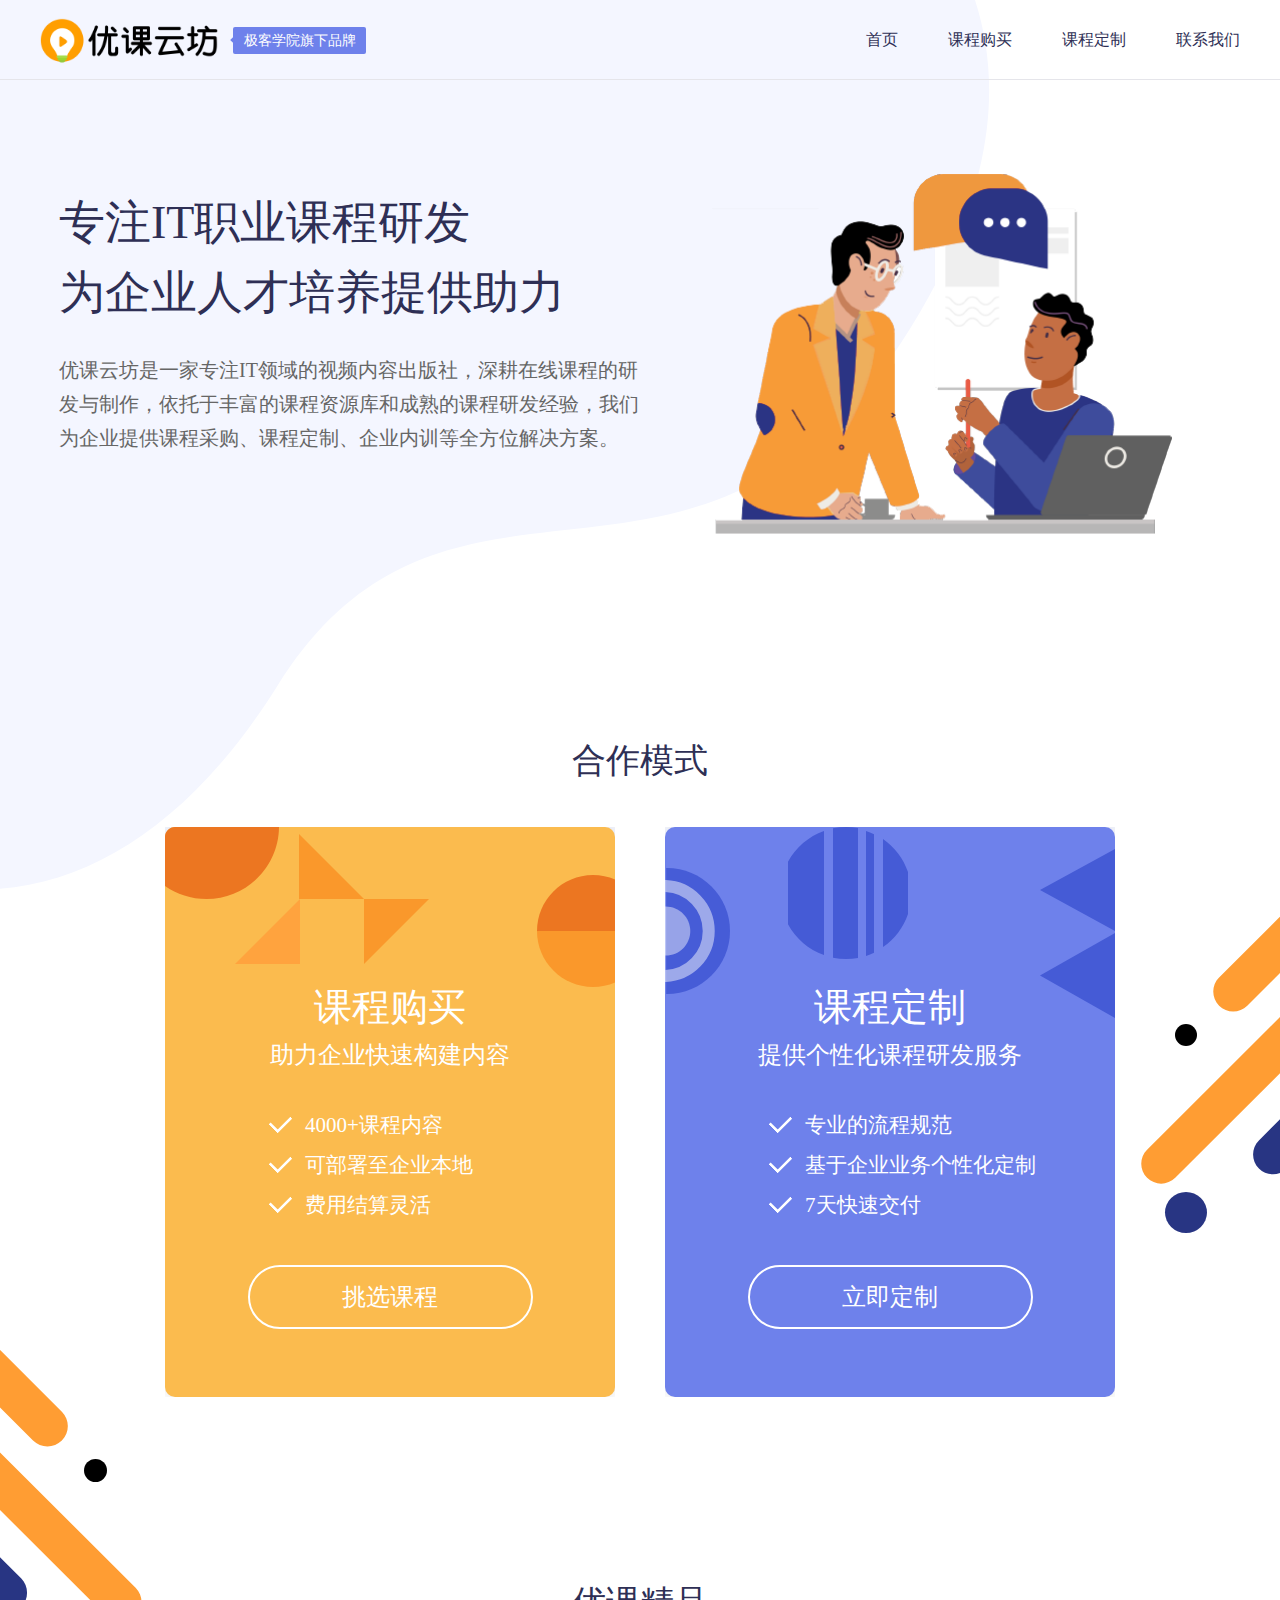
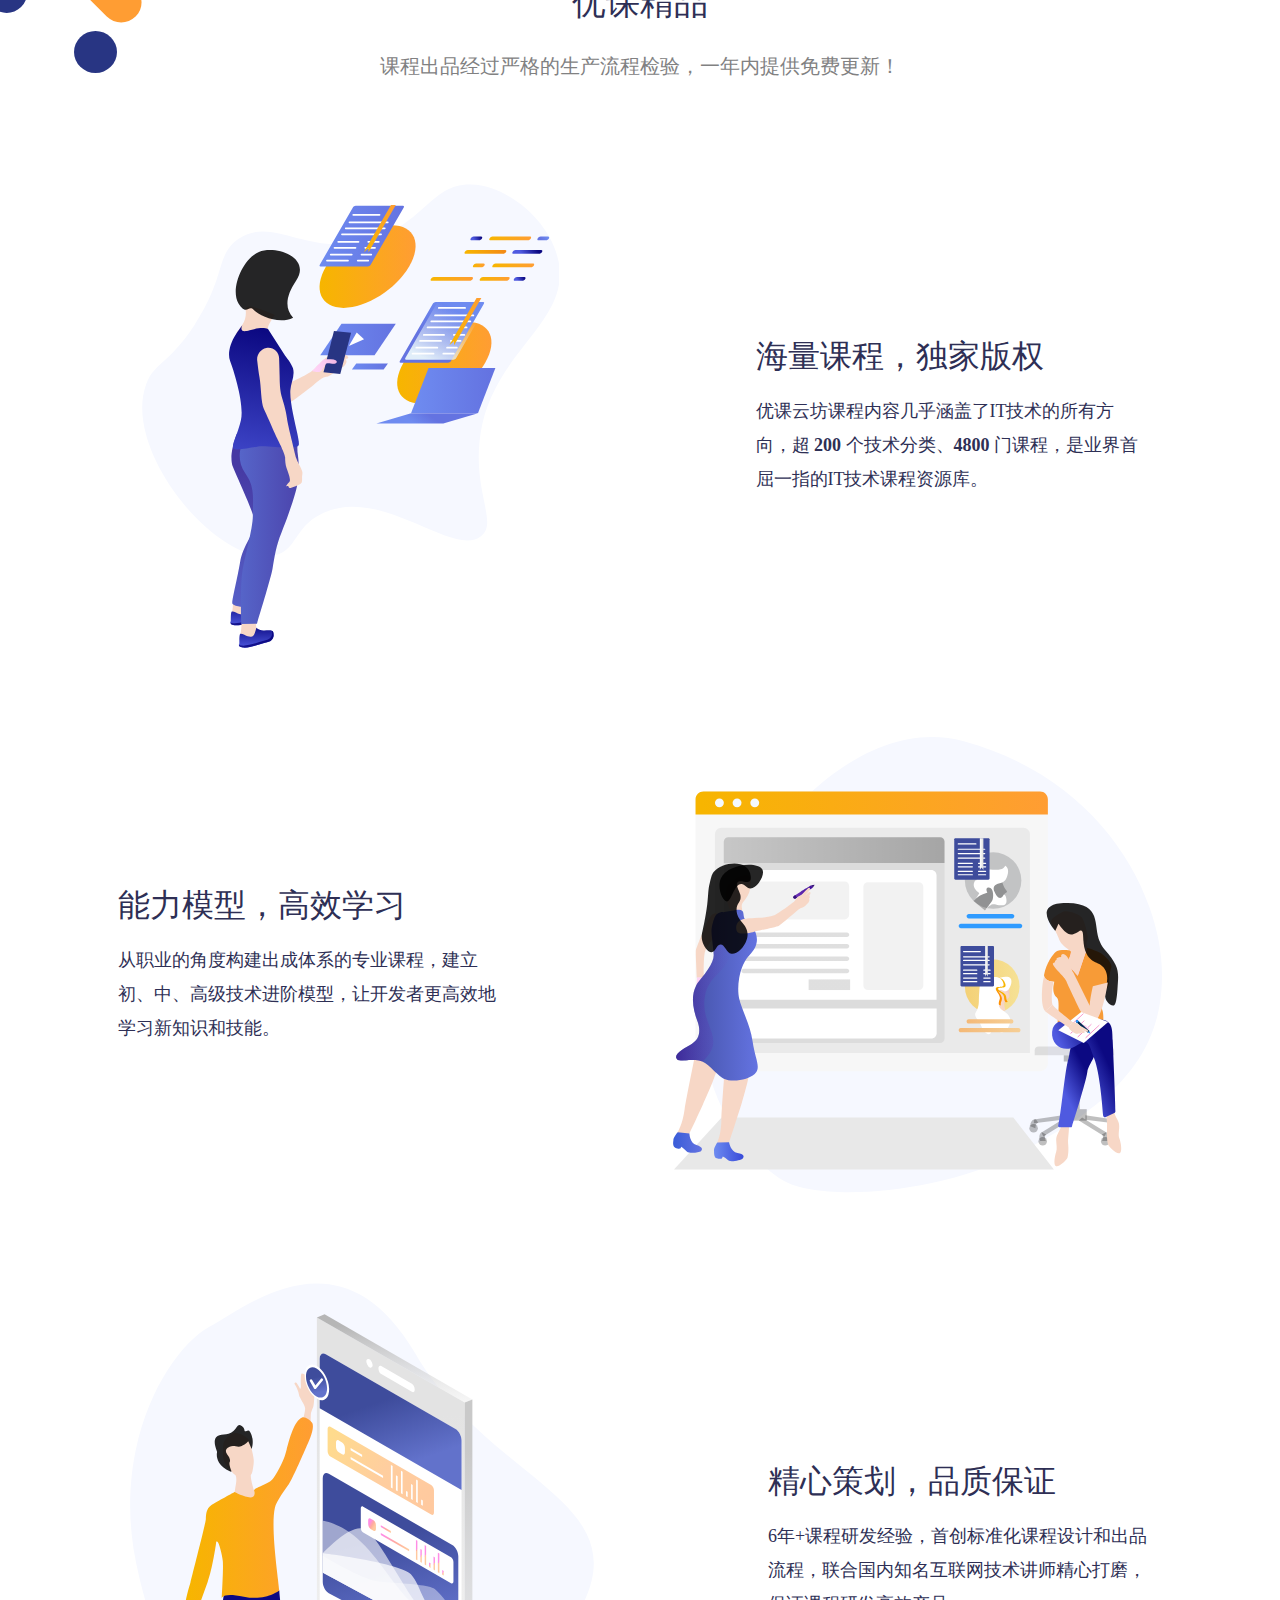
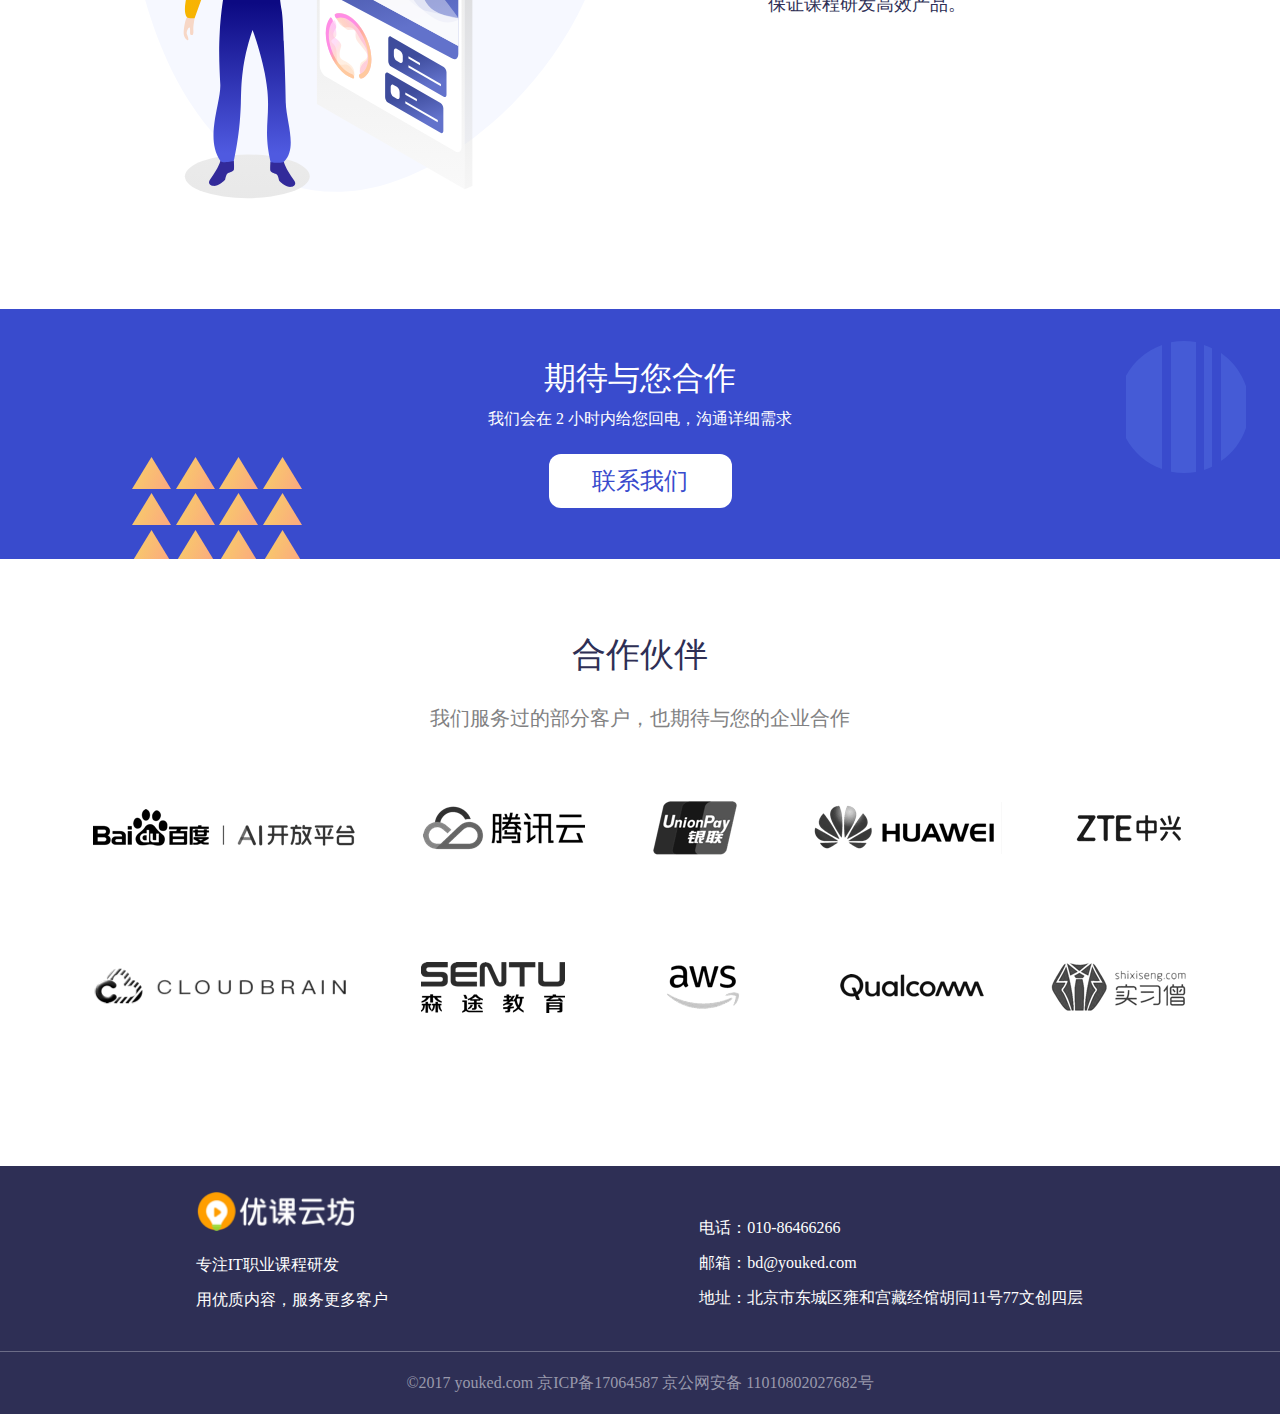
==== index.html @ 3682bbf8 "init" ====
<!DOCTYPE html>
<html>
<head>
  <meta charset="utf-8">
  <title>优课云坊 - 专注 IT 职业课程研发</title>
  <meta name="keywords" content="视频课程,IT培训,在线教育,IT视频课程,课程制作,课程研发" />
  <meta name="description" content="优课云坊是一个专业从事 IT 职业技术类课程研发与制作的内容平台，我们希望通过生产更多、更好的学习内容，让更多人能够掌握和精进互联网开发的知识和技能，从而更好地用技术改变生活。优课云坊的制作团队均有 6 年以上的课程研发、制作和内容出版经验，发布过 3000+ 门互联网职业技术类课程，并与行业权威的人民邮电出版社等合作出版了多本技术类书籍。" />
  <link rel="stylesheet" type="text/css" href="./css/reset.css">
  <link rel="stylesheet" type="text/css" href="./css/index.css">
</head>
<body>
<div class="background-img">
  <header class="page-header">
    <div class="container">
      <a class="header-logo" href="./index.html">
        <div class="header-logo-box">
          <img class="header-logo-img" src="./images/logo.svg">
        </div>
        <div class="header-logo-tag">极客学院旗下品牌</div>
      </a>
      <nav class="header-nav">
        <a href="javascript:;" class="nav-item active">首页</a>
        <a href="./buy.html" class="nav-item">课程购买</a>
        <a href="./order.html" class="nav-item">课程定制</a>
        <a href="https://shimo.im/forms/dloqeWOgRNdibAnz/fill" target="blank" class="nav-item">联系我们</a>
      </nav>
    </div>
  </header>
  <div class="page-mainer">
    <div class="banner-section">
      <div class="banner-box container">
        <div class="banner-left">
          <h1 class="banner-title">专注IT职业课程研发</h1>
          <h1 class="banner-title">为企业人才培养提供助力</h1>
          <p class="banner-description">优课云坊是一家专注IT领域的视频内容出版社，深耕在线课程的研发与制作，依托于丰富的课程资源库和成熟的课程研发经验，我们为企业提供课程采购、课程定制、企业内训等全方位解决方案。</p>
        </div>
        <div class="banner-right">
          <img src="./images/homepage-banner.svg" class="banner-img">
        </div>
      </div>
    </div>
    <div class="cooperation-section">
      <div class="container">
        <h2 class="cooperation-title">合作模式</h2>
        <ul class="cooperation-list">
          <li class="cooperation-item cooperation-item_buy">
            <p class="cooperation-item-title">课程购买</p>
            <p class="cooperation-item-desc">助力企业快速构建内容</p>
            <ul class="cooperation-info-list">
              <li class="cooperation-info-item">4000+课程内容</li>
              <li class="cooperation-info-item">可部署至企业本地</li>
              <li class="cooperation-info-item">费用结算灵活</li>
            </ul>
            <a href="./buy.html" class="cooperation-item-btn">挑选课程</a>
          </li>
          <li class="cooperation-item cooperation-item_order">
            <p class="cooperation-item-title">课程定制</p>
            <p class="cooperation-item-desc">提供个性化课程研发服务</p>
            <ul class="cooperation-info-list">
              <li class="cooperation-info-item">专业的流程规范</li>
              <li class="cooperation-info-item">基于企业业务个性化定制</li>
              <li class="cooperation-info-item">7天快速交付</li>
            </ul>
            <a href="./order.html" class="cooperation-item-btn order-btn">立即定制</a>
          </li>
        </ul>
      </div>
    </div>
    <div class="bg-left-photo">
      <img src="./images/Form.svg" class="bg-left-img">
    </div>
    <div class="bg-right-photo">
      <img src="./images/form2.svg" class="bg-right-img">
    </div>
    <div class="adv-section">
      <div class="container">
        <h2 class="adv-title">优课精品</h2>
        <p class="adv-description">课程出品经过严格的生产流程检验，一年内提供免费更新！</p>
        <ul class="adv-list">
          <li class="adv-item">
            <div class="adv-item-photo">
              <img class="adv-item-img" src="./images/homepage-1.svg">
            </div>
            <div class="adv-item-content">
              <p class="adv-item-title">海量课程，独家版权</p>
              <p class="adv-item-description">优课云坊课程内容几乎涵盖了IT技术的所有方向，超 <span>200</span> 个技术分类、<span>4800</span> 门课程，是业界首屈一指的IT技术课程资源库。</p>
            </div>
          </li>
          <li class="adv-item">
            <div class="adv-item-content">
              <p class="adv-item-title">能力模型，高效学习</p>
              <p class="adv-item-description">从职业的角度构建出成体系的专业课程，建立初、中、高级技术进阶模型，让开发者更高效地学习新知识和技能。</p>
            </div>
            <div class="adv-item-photo">
              <img class="adv-item-img" src="./images/homepage-2.svg">
            </div>
          </li>
          <li class="adv-item">
            <div class="adv-item-photo">
              <img class="adv-item-img" src="./images/homepage-3.svg">
            </div>
            <div class="adv-item-content">
              <p class="adv-item-title">精心策划，品质保证</p>
              <p class="adv-item-description">6年+课程研发经验，首创标准化课程设计和出品流程，联合国内知名互联网技术讲师精心打磨，保证课程研发高效产品。</p>
            </div>
          </li>
        </ul>
      </div>
    </div>
    <div class="contact-section">
      <div class="container">
        <h2 class="contact-title">期待与您合作</h2>
        <p class="contact-description">我们会在 2 小时内给您回电，沟通详细需求</p>
        <a class="contact-btn" href="https://shimo.im/forms/dloqeWOgRNdibAnz/fill" target="blank">联系我们</a>
      </div>
    </div>
    <div class="partner-section">
      <div class="container">
        <h2 class="partner-title">合作伙伴</h2>
        <p class="partner-description">我们服务过的部分客户，也期待与您的企业合作</p>
        <div class="partner-logo">
          <img src="./images/partner.png" class="partner-img">
        </div>
      </div>
    </div>
  </div>
  <footer class="page-footer">
    <div class="footer-content">
      <div class="footer-box container">
        <div class="footer-left">
          <div class="footer-logo">
            <img class="footer-logo-img" src="./images/footer-logo.png">
          </div>
          <p class="footer-text">专注IT职业课程研发</p>
          <p class="footer-text">用优质内容，服务更多客户</p>
        </div>
        <div class="footer-right">
          <p class="footer-text">电话：010-86466266</p>
          <p class="footer-text">邮箱：bd@youked.com</p>
          <p class="footer-text">地址：北京市东城区雍和宫藏经馆胡同11号77文创四层</p>
        </div>
      </div>
    </div>
    <div class="footer-gov">&copy;2017 youked.com 京ICP备17064587 京公网安备 11010802027682号</div>
  </footer>
</div>
</body>
</html>
---- css/index.css ----
.page-header {
  height: 80px;
  border-bottom: 1px solid #e5e5ea;
  font-size: 0;
}
.page-header .container {
  width: 1200px;
  margin: 0 auto;
  height: 100%;
}
.page-header .container .header-logo {
  width: 806px;
  text-align: left;
  height: 100%;
  margin-right: 20px;
  display: inline-block;
  padding-top: 18px;
}
.page-header .container .header-logo .header-logo-box {
  width: 178px;
  height: 45x;
  float: left;
  margin-right: 15px;
}
.page-header .container .header-logo .header-logo-box .header-logo-img {
  width: 178px;
  height: 45px;
}
.page-header .container .header-logo .header-logo-tag {
  display: inline-block;
  position: relative;
  float: left;
  background-color: #6e81eb;
  border-radius: 2px;
  width: 133px;
  height: 27px;
  line-height: 27px;
  margin-top: 9px;
  text-align: center;
  color: #fefefe;
  font-size: 14px;
  font-weight: 400;
}
.page-header .container .header-logo .header-logo-tag:before {
  content: '';
  position: absolute;
  width: 4px;
  height: 4px;
  background-color: #6e81eb;
  top: 11px;
  left: -2px;
  transform: rotate(45deg);
  display: block;
}
.page-header .container .header-nav {
  display: inline-block;
  vertical-align: top;
  line-height: 80px;
  height: 80px;
}
.page-header .container .header-nav .nav-item {
  text-decoration: none;
  font-size: 16px;
  color: #2e2f55;
  margin-right: 50px;
}
.page-header .container .header-nav .nav-item.active {
  font-weight: 500;
}
.page-header .container .header-nav .nav-item:last-child {
  margin-right: 0;
}
.banner-section {
  padding-top: 56px;
  height: 570px;
}
.banner-section .container {
  width: 1200px;
  margin: 0 auto;
}
.banner-section .container .banner-left {
  vertical-align: top;
  width: 600px;
  margin-top: 87px;
  display: inline-block;
  margin-right: 68px;
  padding-left: 19px;
}
.banner-section .container .banner-left .banner-title {
  font-size: 46px;
  line-height: 40px;
  margin-bottom: 30px;
  color: #2e2f55;
  font-weight: 400;
}
.banner-section .container .banner-left .banner-subtitle {
  font-size: 22px;
  line-height: 40px;
  color: #2e2f55;
  font-weight: 400;
}
.banner-section .container .banner-left .banner-description {
  font-size: 20px;
  color: #666;
  line-height: 34px;
  font-weight: 400;
  padding-top: 27px;
  width: 594px;
  height: 136px;
}
.banner-section .container .buy-banner-left {
  margin-top: 80px;
}
.banner-section .container .banner-right {
  display: inline-block;
  width: 510px;
  height: 420px;
}
.buy-banner {
  padding-top: 63px;
}
.contact-section {
  background-image: url(../images/corperate-background.svg);
  background-repeat: no-repeat;
  background-size: cover;
  background-position: bottom;
  padding: 47px 0 51px;
}
.contact-section .container {
  width: 1200px;
  margin: 0 auto;
  text-align: center;
}
.contact-section .container .contact-title {
  font-size: 32px;
  line-height: 45px;
  color: #fff;
  height: 45px;
  margin-bottom: 7px;
}
.contact-section .container .contact-description {
  font-size: 16px;
  color: #fff;
  font-weight: 300;
  line-height: 22px;
  height: 22px;
  margin-bottom: 24px;
}
.contact-section .container .contact-btn {
  display: inline-block;
  width: 183px;
  height: 54px;
  background: #fff;
  color: #394bcd;
  text-decoration: none;
  font-size: 24px;
  border-radius: 12px;
  line-height: 54px;
  cursor: pointer;
}
.contact-section .container .contact-btn:hover {
  opacity: .8;
  transition: all .5s ease;
}
.partner-section {
  padding: 80px 0 115px;
}
.partner-section .container {
  width: 1200px;
  margin: 0 auto;
  text-align: center;
}
.partner-section .container .partner-title {
  font-size: 34px;
  line-height: 32px;
  color: #2e2f55;
  margin-bottom: 30px;
}
.partner-section .container .partner-description {
  font-size: 20px;
  line-height: 35px;
  color: #818182;
  margin-bottom: 65px;
}
.partner-section .container .partner-logo {
  width: 1200px;
  height: 250px;
}
.case-section {
  padding-top: 80px;
  padding-bottom: 160px;
}
.case-section .container {
  width: 1200px;
  margin: 0 auto;
  text-align: center;
}
.case-section .container .case-title {
  font-size: 34px;
  line-height: 32px;
  color: #2e2f55;
  margin-bottom: 80px;
}
.case-section .container .case-list {
  display: flex;
  justify-content: space-between;
}
.case-section .container .case-list .case-item {
  width: 580px;
  height: 300px;
  position: relative;
  background: #ffffff;
  box-shadow: 0px 2px 13px 0px rgba(46, 47, 85, 0.15);
  text-align: left;
}
.case-section .container .case-list .case-item .line {
  width: 100%;
  height: 7px;
  background: linear-gradient(90deg, #2335ae 0%, #826dd7 100%);
  position: relative;
}
.case-section .container .case-list .case-item .line .little-rectangle {
  display: block;
  width: 40px;
  height: 15px;
  background: #816dd7;
  position: absolute;
  right: 43px;
  top: 0;
  z-index: 2;
}
.case-section .container .case-list .case-item .line .blue-lt-rect {
  background: #224fe3;
}
.case-section .container .case-list .case-item .line .big-rectangle {
  display: block;
  position: absolute;
  width: 61px;
  height: 30px;
  background: #b7aef8;
  right: 0;
  top: 0;
}
.case-section .container .case-list .case-item .line .blue-big-rect {
  background: #00a3ff;
}
.case-section .container .case-list .case-item .line .square {
  display: block;
  width: 17px;
  height: 15px;
  position: absolute;
  right: 1px;
  top: 15px;
  background: #816dd7;
}
.case-section .container .case-list .case-item .line .blue-square {
  background: #006dff;
}
.case-section .container .case-list .case-item .blue-line {
  background: linear-gradient(142deg, #03acfa 0%, #2543e0 100%);
}
.case-section .container .case-list .case-item .case-item-photo {
  width: 100%;
  height: 140px;
  display: flex;
  align-items: center;
  padding-left: 40px;
}
.case-section .container .case-list .case-item .case-item-description {
  padding: 0 40px;
  font-size: 20px;
  color: #9797aa;
  line-height: 35px;
  font-weight: 300;
}
.page-footer {
  background-color: #2e2f55;
  font-size: 0;
}
.page-footer .footer-content {
  border-bottom: 1px solid #6b6c87;
  padding-top: 25px;
}
.page-footer .footer-content .container {
  width: 1200px;
  margin: 0 auto;
  display: flex;
  justify-content: space-around;
}
.page-footer .footer-content .container .footer-left {
  margin-bottom: 34px;
}
.page-footer .footer-content .container .footer-left .footer-logo {
  width: 160px;
  height: 40px;
  margin-bottom: 16px;
}
.page-footer .footer-content .container .footer-left .footer-logo .footer-logo-img {
  width: 100%;
}
.page-footer .footer-content .container .footer-left .footer-text {
  color: #fff;
  font-size: 16px;
  line-height: 35px;
  font-weight: 300;
}
.page-footer .footer-content .container .footer-right {
  width: 385px;
  line-height: 35px;
  padding-top: 19px;
}
.page-footer .footer-content .container .footer-right .footer-text {
  color: #fff;
  font-size: 16px;
  font-weight: 300;
}
.page-footer .footer-gov {
  font-size: 16px;
  line-height: 22px;
  text-align: center;
  padding: 20px 0;
  color: #9999ac;
}
* {
  padding: 0;
  margin: 0;
  box-sizing: border-box;
}
body,
html {
  min-width: 1200px;
}
.background-img {
  background-image: url(../images/wave.svg);
  background-repeat: no-repeat;
  background-position: top left;
}
.page-mainer {
  position: relative;
  overflow: hidden;
}
.page-mainer .banner-section {
  padding-top: 94px;
  height: 570px;
}
.page-mainer .banner-section .container {
  width: 1200px;
  margin: 0 auto;
}
.page-mainer .banner-section .container .banner-left {
  vertical-align: top;
  width: 600px;
  margin-top: 29px;
  display: inline-block;
  margin-right: 68px;
  padding-left: 19px;
}
.page-mainer .banner-section .container .banner-left .banner-title {
  font-size: 46px;
  line-height: 40px;
  margin-bottom: 30px;
  color: #2e2f55;
  font-weight: 400;
}
.page-mainer .banner-section .container .banner-left .banner-description {
  font-size: 20px;
  color: #666;
  line-height: 34px;
  font-weight: 400;
  padding-top: 10px;
  width: 594px;
  height: 136px;
}
.page-mainer .banner-section .container .banner-right {
  display: inline-block;
  width: 458px;
  height: 358px;
}
.page-mainer .cooperation-section {
  padding-top: 95px;
}
.page-mainer .cooperation-section .container {
  width: 1200px;
  margin: 0 auto;
  text-align: center;
}
.page-mainer .cooperation-section .container .cooperation-title {
  font-size: 34px;
  line-height: 32px;
  color: #2e2f55;
}
.page-mainer .cooperation-section .container .cooperation-list {
  display: flex;
  justify-content: space-between;
  margin-top: 50px;
  padding: 0 125px;
}
.page-mainer .cooperation-section .container .cooperation-list .cooperation-item {
  width: 450px;
  height: 570px;
  padding: 148px 0 53px;
  text-align: center;
}
.page-mainer .cooperation-section .container .cooperation-list .cooperation-item .cooperation-item-title {
  font-size: 38px;
  line-height: 65px;
  color: #fff;
}
.page-mainer .cooperation-section .container .cooperation-list .cooperation-item .cooperation-item-desc {
  font-size: 24px;
  line-height: 30px;
  color: #fff;
  font-weight: 300;
  margin-bottom: 35px;
}
.page-mainer .cooperation-section .container .cooperation-list .cooperation-item .cooperation-info-list {
  margin-bottom: 40px;
  text-align: left;
}
.page-mainer .cooperation-section .container .cooperation-list .cooperation-item .cooperation-info-list .cooperation-info-item {
  padding-left: 140px;
  line-height: 40px;
  font-size: 21px;
  color: #fff;
  font-weight: 300;
  position: relative;
}
.page-mainer .cooperation-section .container .cooperation-list .cooperation-item .cooperation-info-list .cooperation-info-item:before {
  content: '';
  display: block;
  position: absolute;
  width: 18px;
  height: 10px;
  border-left: 3px solid #fff;
  border-bottom: 3px solid #fff;
  transform: rotate(-45deg);
  left: 105px;
  top: 10px;
  border-radius: 1px;
}
.page-mainer .cooperation-section .container .cooperation-list .cooperation-item .cooperation-item-btn {
  width: 285px;
  height: 64px;
  display: inline-block;
  border: 2px solid #fff;
  border-radius: 32px;
  font-size: 24px;
  line-height: 60px;
  color: #fff;
  cursor: pointer;
  text-decoration: none;
}
.page-mainer .cooperation-section .container .cooperation-list .cooperation-item .cooperation-item-btn:hover {
  color: #fcbb4e;
  background: #fff;
  transition: all .5s ease;
}
.page-mainer .cooperation-section .container .cooperation-list .cooperation-item .order-btn:hover {
  color: #6e81eb;
  background: #fff;
  transition: all .5s ease;
}
.page-mainer .cooperation-section .container .cooperation-list .cooperation-item_buy {
  background-image: url(../images/Chiffre.svg);
  background-repeat: no-repeat;
}
.page-mainer .cooperation-section .container .cooperation-list .cooperation-item_order {
  background-image: url(../images/Chiffre2.svg);
  background-repeat: no-repeat;
}
.page-mainer .bg-left-photo {
  position: absolute;
  left: -151px;
  top: 1238px;
}
.page-mainer .bg-left-photo .bg-left-img {
  width: 301px;
  height: 355px;
}
.page-mainer .bg-right-photo {
  position: absolute;
  right: -147px;
  top: 806px;
}
.page-mainer .bg-right-photo .bg-right-img {
  width: 294px;
  height: 347px;
}
.page-mainer .adv-section {
  padding-top: 190px;
}
.page-mainer .adv-section .container {
  width: 1200px;
  margin: 0 auto;
  text-align: center;
}
.page-mainer .adv-section .container .adv-title {
  font-size: 34px;
  color: #2e2f55;
  line-height: 32px;
  margin-bottom: 30px;
}
.page-mainer .adv-section .container .adv-description {
  font-size: 20px;
  line-height: 35px;
  color: #818182;
  margin-bottom: 100px;
}
.page-mainer .adv-section .container .adv-list .adv-item {
  display: flex;
  align-items: center;
  justify-content: space-around;
  margin-bottom: 85px;
}
.page-mainer .adv-section .container .adv-list .adv-item:last-child {
  margin-bottom: 105px;
}
.page-mainer .adv-section .container .adv-list .adv-item .adv-item-img {
  width: 100%;
}
.page-mainer .adv-section .container .adv-list .adv-item .adv-item-content {
  width: 386px;
  text-align: left;
}
.page-mainer .adv-section .container .adv-list .adv-item .adv-item-content .adv-item-title {
  font-size: 32px;
  line-height: 32px;
  color: #2e2f55;
  margin-bottom: 22px;
}
.page-mainer .adv-section .container .adv-list .adv-item .adv-item-content .adv-item-description {
  font-size: 18px;
  color: #2e2f55;
  line-height: 34px;
}
.page-mainer .adv-section .container .adv-list .adv-item .adv-item-content .adv-item-description span {
  font-weight: 600;
}
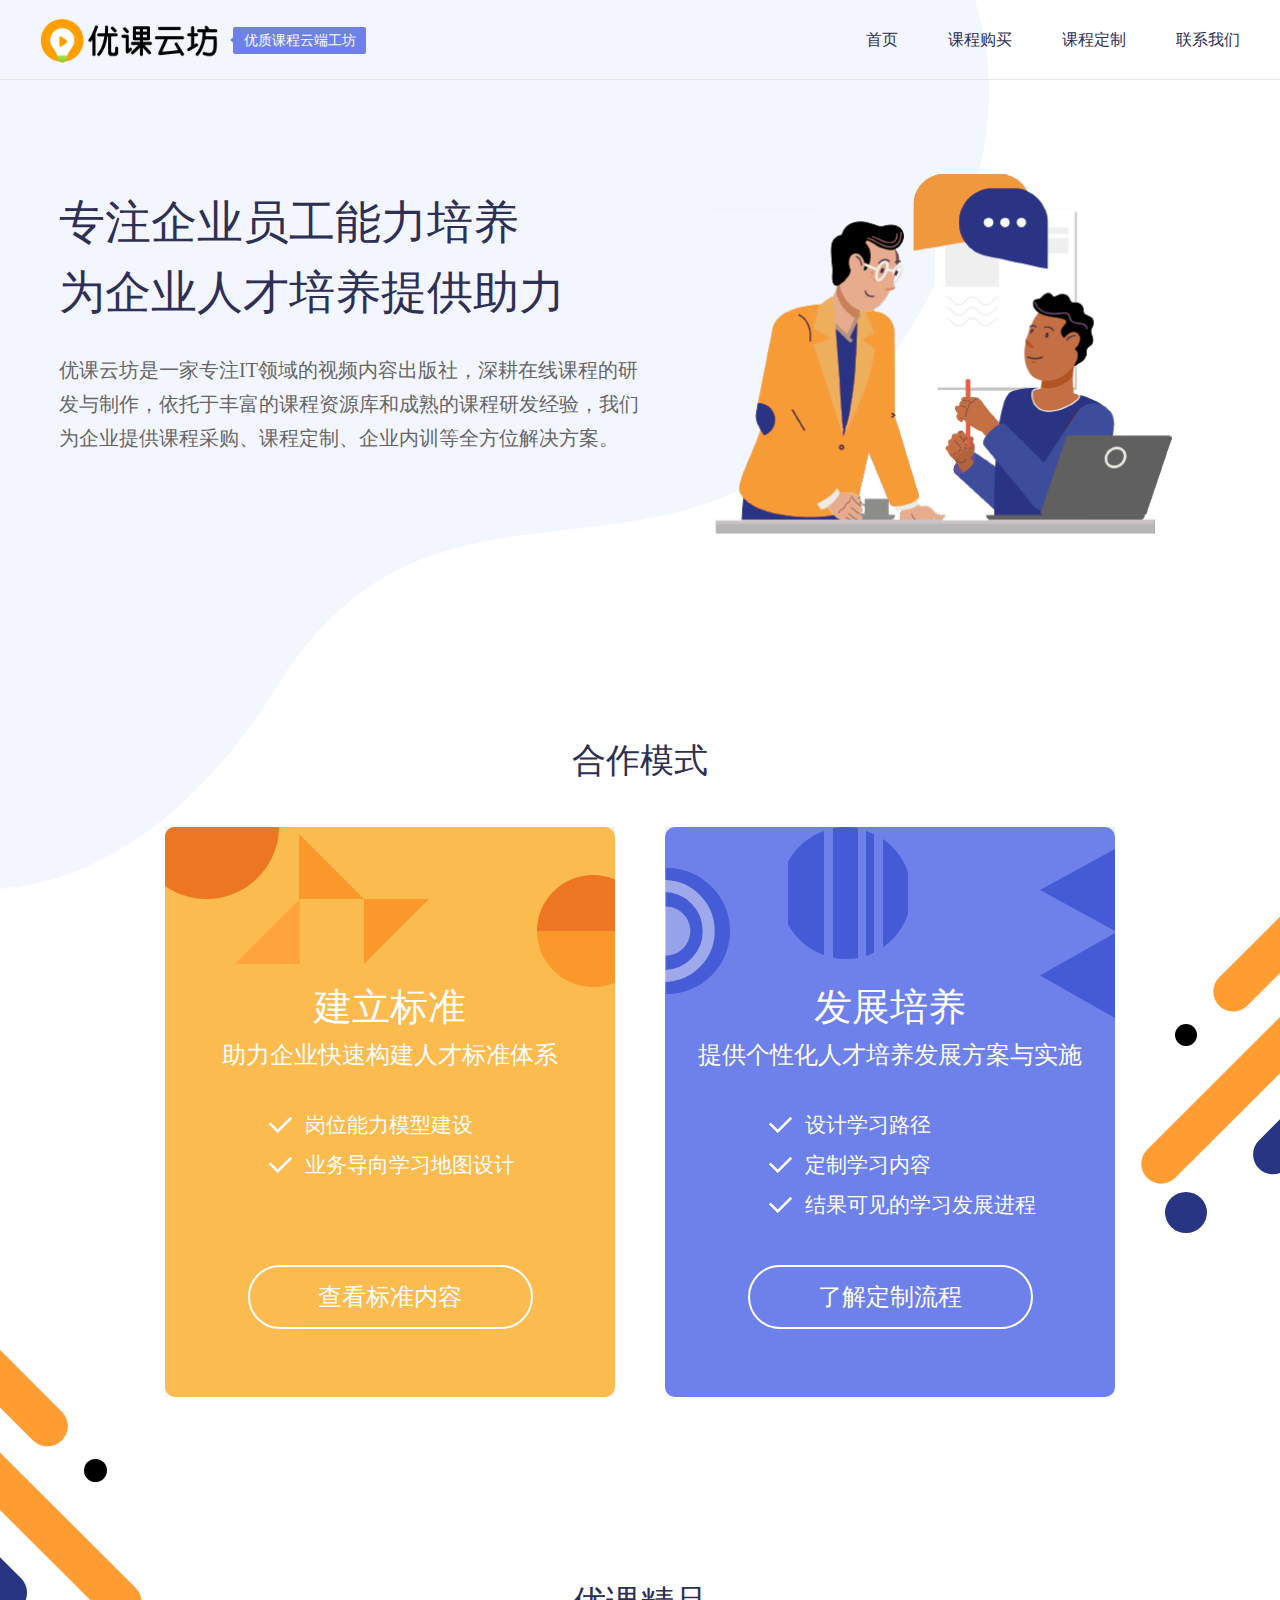
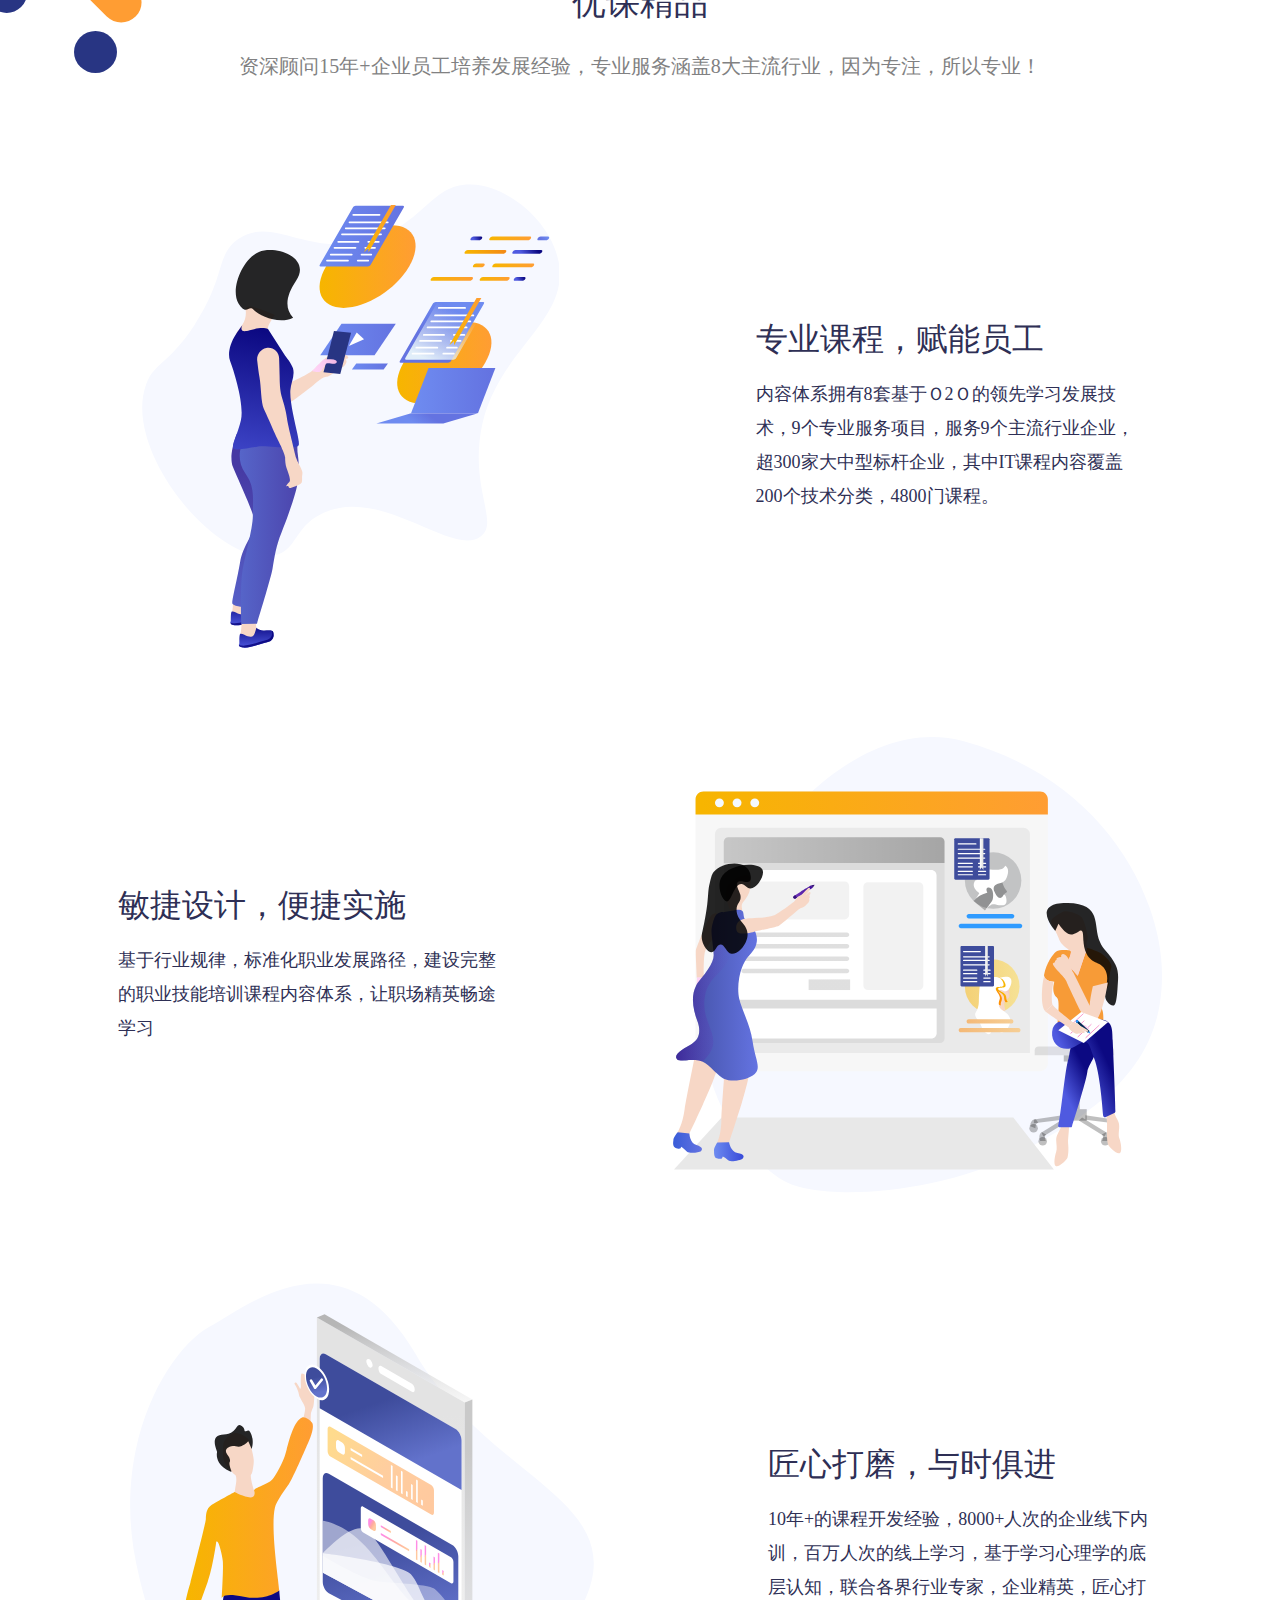
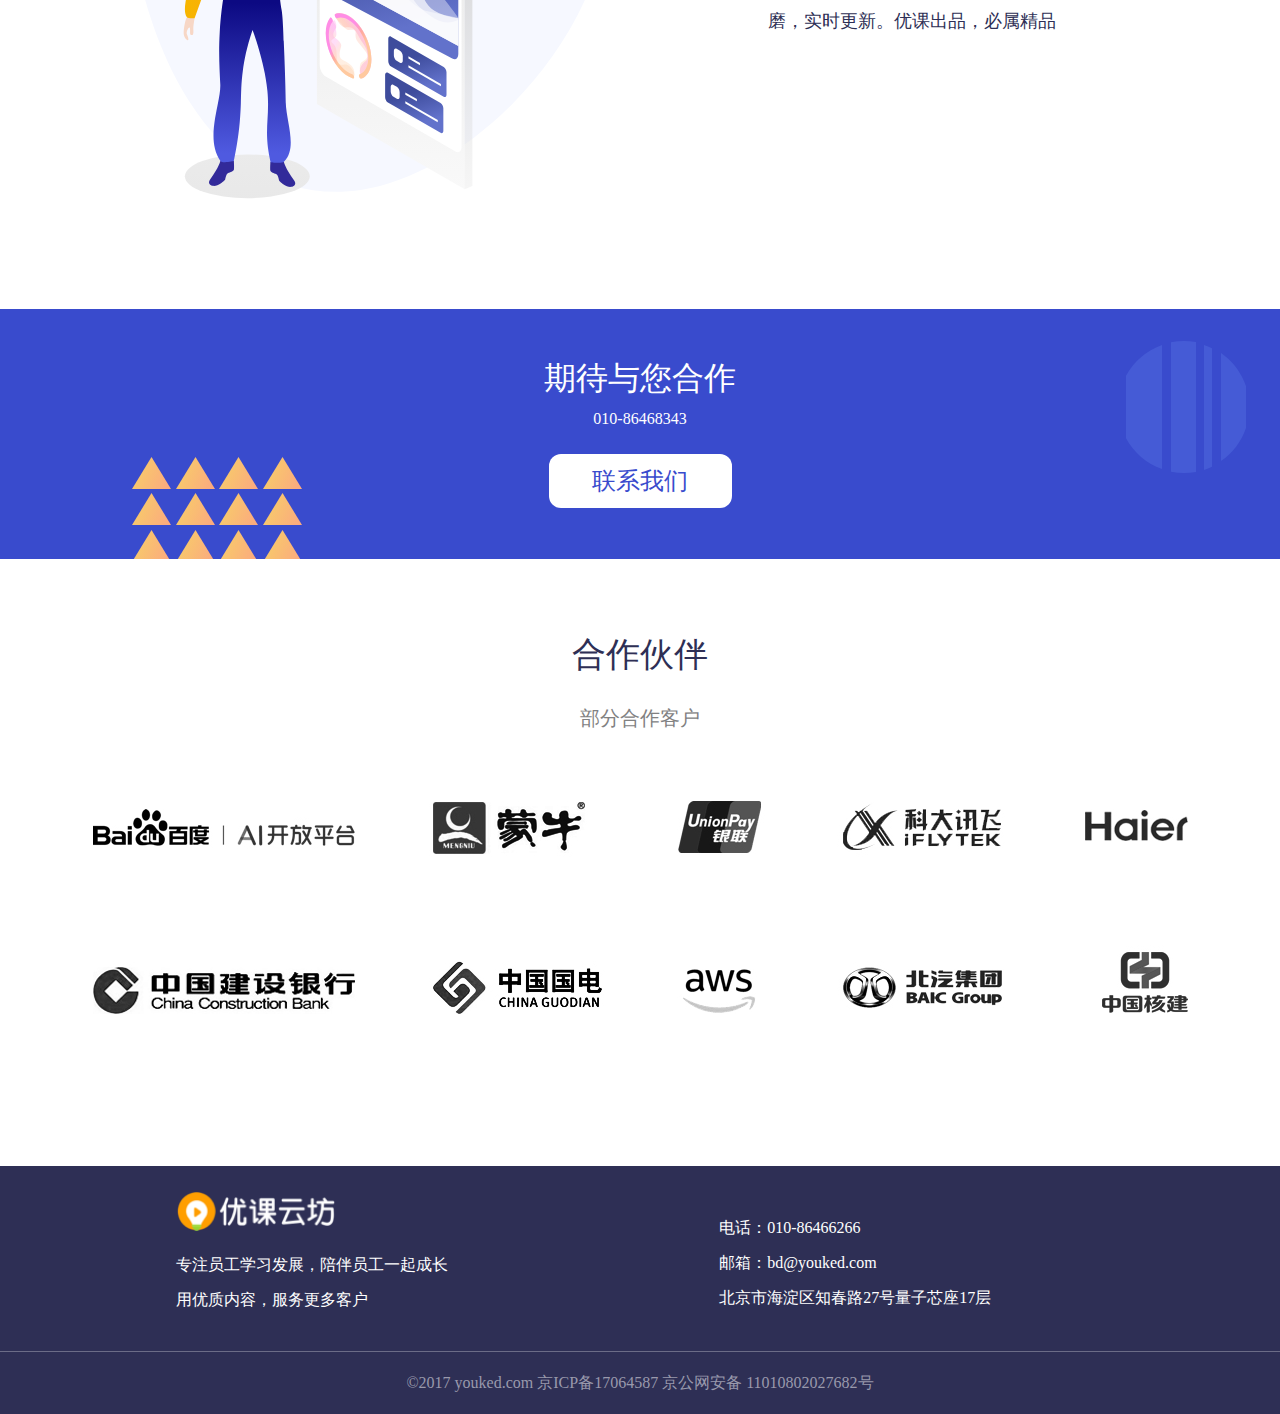
==== commit d39f6b7a: "css" ====
--- a/index.html
+++ b/index.html
@@ -16,7 +16,7 @@
         <div class="header-logo-box">
           <img class="header-logo-img" src="./images/logo.svg">
         </div>
-        <div class="header-logo-tag">极客学院旗下品牌</div>
+        <div class="header-logo-tag">优质课程云端工坊</div>
       </a>
       <nav class="header-nav">
         <a href="javascript:;" class="nav-item active">首页</a>
@@ -30,7 +30,7 @@
     <div class="banner-section">
       <div class="banner-box container">
         <div class="banner-left">
-          <h1 class="banner-title">专注IT职业课程研发</h1>
+          <h1 class="banner-title">专注企业员工能力培养</h1>
           <h1 class="banner-title">为企业人才培养提供助力</h1>
           <p class="banner-description">优课云坊是一家专注IT领域的视频内容出版社，深耕在线课程的研发与制作，依托于丰富的课程资源库和成熟的课程研发经验，我们为企业提供课程采购、课程定制、企业内训等全方位解决方案。</p>
         </div>
@@ -44,24 +44,23 @@
         <h2 class="cooperation-title">合作模式</h2>
         <ul class="cooperation-list">
           <li class="cooperation-item cooperation-item_buy">
-            <p class="cooperation-item-title">课程购买</p>
-            <p class="cooperation-item-desc">助力企业快速构建内容</p>
+            <p class="cooperation-item-title">建立标准</p>
+            <p class="cooperation-item-desc">助力企业快速构建人才标准体系</p>
             <ul class="cooperation-info-list">
-              <li class="cooperation-info-item">4000+课程内容</li>
-              <li class="cooperation-info-item">可部署至企业本地</li>
-              <li class="cooperation-info-item">费用结算灵活</li>
+              <li class="cooperation-info-item">岗位能力模型建设</li>
+              <li class="cooperation-info-item">业务导向学习地图设计</li>
             </ul>
-            <a href="./buy.html" class="cooperation-item-btn">挑选课程</a>
+            <a href="./buy.html" class="cooperation-item-btn">查看标准内容</a>
           </li>
           <li class="cooperation-item cooperation-item_order">
-            <p class="cooperation-item-title">课程定制</p>
-            <p class="cooperation-item-desc">提供个性化课程研发服务</p>
+            <p class="cooperation-item-title">发展培养</p>
+            <p class="cooperation-item-desc">提供个性化人才培养发展方案与实施</p>
             <ul class="cooperation-info-list">
-              <li class="cooperation-info-item">专业的流程规范</li>
-              <li class="cooperation-info-item">基于企业业务个性化定制</li>
-              <li class="cooperation-info-item">7天快速交付</li>
+              <li class="cooperation-info-item">设计学习路径</li>
+              <li class="cooperation-info-item">定制学习内容</li>
+              <li class="cooperation-info-item">结果可见的学习发展进程</li>
             </ul>
-            <a href="./order.html" class="cooperation-item-btn order-btn">立即定制</a>
+            <a href="./order.html" class="cooperation-item-btn order-btn">了解定制流程</a>
           </li>
         </ul>
       </div>
@@ -75,21 +74,21 @@
     <div class="adv-section">
       <div class="container">
         <h2 class="adv-title">优课精品</h2>
-        <p class="adv-description">课程出品经过严格的生产流程检验，一年内提供免费更新！</p>
+        <p class="adv-description">资深顾问15年+企业员工培养发展经验，专业服务涵盖8大主流行业，因为专注，所以专业！</p>
         <ul class="adv-list">
           <li class="adv-item">
             <div class="adv-item-photo">
               <img class="adv-item-img" src="./images/homepage-1.svg">
             </div>
             <div class="adv-item-content">
-              <p class="adv-item-title">海量课程，独家版权</p>
-              <p class="adv-item-description">优课云坊课程内容几乎涵盖了IT技术的所有方向，超 <span>200</span> 个技术分类、<span>4800</span> 门课程，是业界首屈一指的IT技术课程资源库。</p>
+              <p class="adv-item-title">专业课程，赋能员工</p>
+              <p class="adv-item-description">内容体系拥有8套基于Ｏ2Ｏ的领先学习发展技术，9个专业服务项目，服务9个主流行业企业，超300家大中型标杆企业，其中IT课程内容覆盖200个技术分类，4800门课程。</p>
             </div>
           </li>
           <li class="adv-item">
             <div class="adv-item-content">
-              <p class="adv-item-title">能力模型，高效学习</p>
-              <p class="adv-item-description">从职业的角度构建出成体系的专业课程，建立初、中、高级技术进阶模型，让开发者更高效地学习新知识和技能。</p>
+              <p class="adv-item-title">敏捷设计，便捷实施</p>
+              <p class="adv-item-description">基于行业规律，标准化职业发展路径，建设完整的职业技能培训课程内容体系，让职场精英畅途学习</p>
             </div>
             <div class="adv-item-photo">
               <img class="adv-item-img" src="./images/homepage-2.svg">
@@ -100,8 +99,8 @@
               <img class="adv-item-img" src="./images/homepage-3.svg">
             </div>
             <div class="adv-item-content">
-              <p class="adv-item-title">精心策划，品质保证</p>
-              <p class="adv-item-description">6年+课程研发经验，首创标准化课程设计和出品流程，联合国内知名互联网技术讲师精心打磨，保证课程研发高效产品。</p>
+              <p class="adv-item-title">匠心打磨，与时俱进</p>
+              <p class="adv-item-description">10年+的课程开发经验，8000+人次的企业线下内训，百万人次的线上学习，基于学习心理学的底层认知，联合各界行业专家，企业精英，匠心打磨，实时更新。优课出品，必属精品</p>
             </div>
           </li>
         </ul>
@@ -110,16 +109,16 @@
     <div class="contact-section">
       <div class="container">
         <h2 class="contact-title">期待与您合作</h2>
-        <p class="contact-description">我们会在 2 小时内给您回电，沟通详细需求</p>
+        <p class="contact-description">010-86468343</p>
         <a class="contact-btn" href="https://shimo.im/forms/dloqeWOgRNdibAnz/fill" target="blank">联系我们</a>
       </div>
     </div>
     <div class="partner-section">
       <div class="container">
         <h2 class="partner-title">合作伙伴</h2>
-        <p class="partner-description">我们服务过的部分客户，也期待与您的企业合作</p>
+        <p class="partner-description">部分合作客户</p>
         <div class="partner-logo">
-          <img src="./images/partner.png" class="partner-img">
+          <img src="./images/partner.jpeg" class="partner-img">
         </div>
       </div>
     </div>
@@ -131,13 +130,13 @@
           <div class="footer-logo">
             <img class="footer-logo-img" src="./images/footer-logo.png">
           </div>
-          <p class="footer-text">专注IT职业课程研发</p>
+          <p class="footer-text">专注员工学习发展，陪伴员工一起成长</p>
           <p class="footer-text">用优质内容，服务更多客户</p>
         </div>
         <div class="footer-right">
           <p class="footer-text">电话：010-86466266</p>
           <p class="footer-text">邮箱：bd@youked.com</p>
-          <p class="footer-text">地址：北京市东城区雍和宫藏经馆胡同11号77文创四层</p>
+          <p class="footer-text">北京市海淀区知春路27号量子芯座17层</p>
         </div>
       </div>
     </div>
--- a/css/index.css
+++ b/css/index.css
@@ -416,6 +416,7 @@
 .page-mainer .cooperation-section .container .cooperation-list .cooperation-item .cooperation-info-list {
   margin-bottom: 40px;
   text-align: left;
+  height: 120px;
 }
 .page-mainer .cooperation-section .container .cooperation-list .cooperation-item .cooperation-info-list .cooperation-info-item {
   padding-left: 140px;
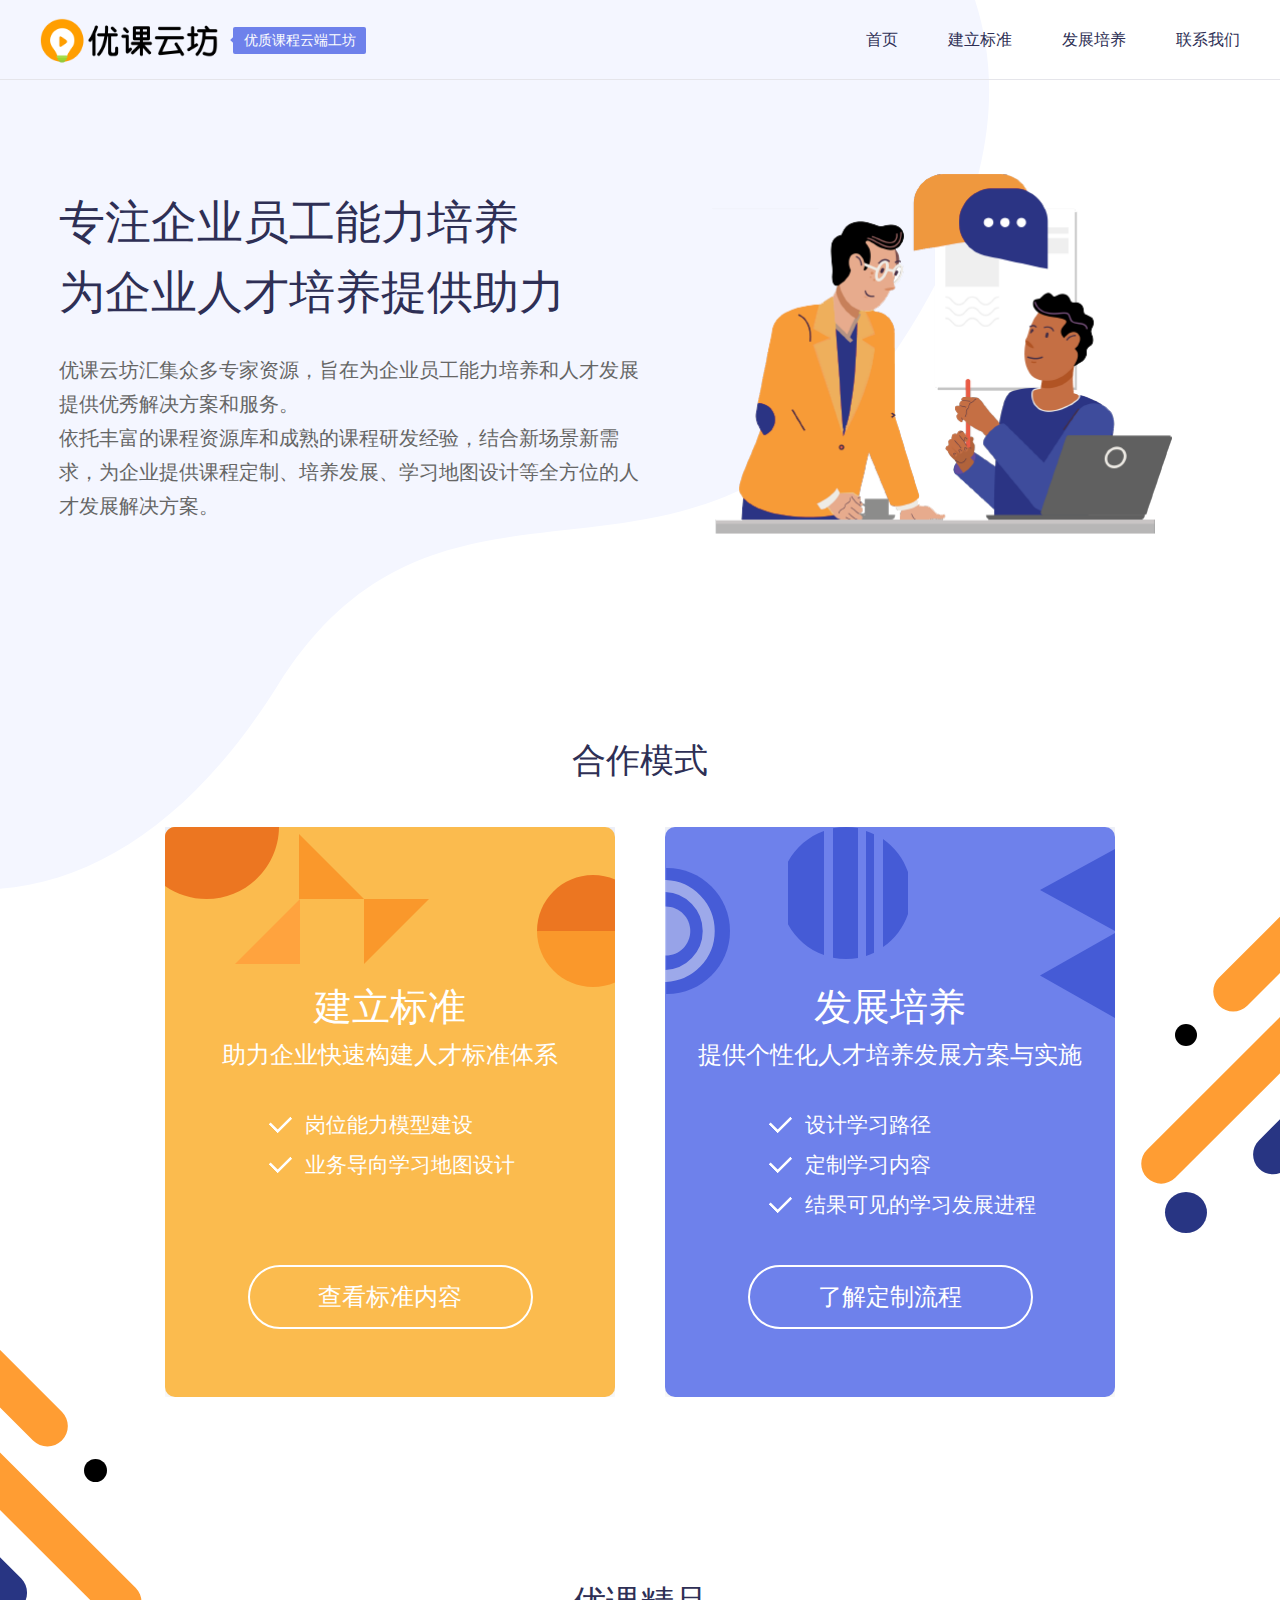
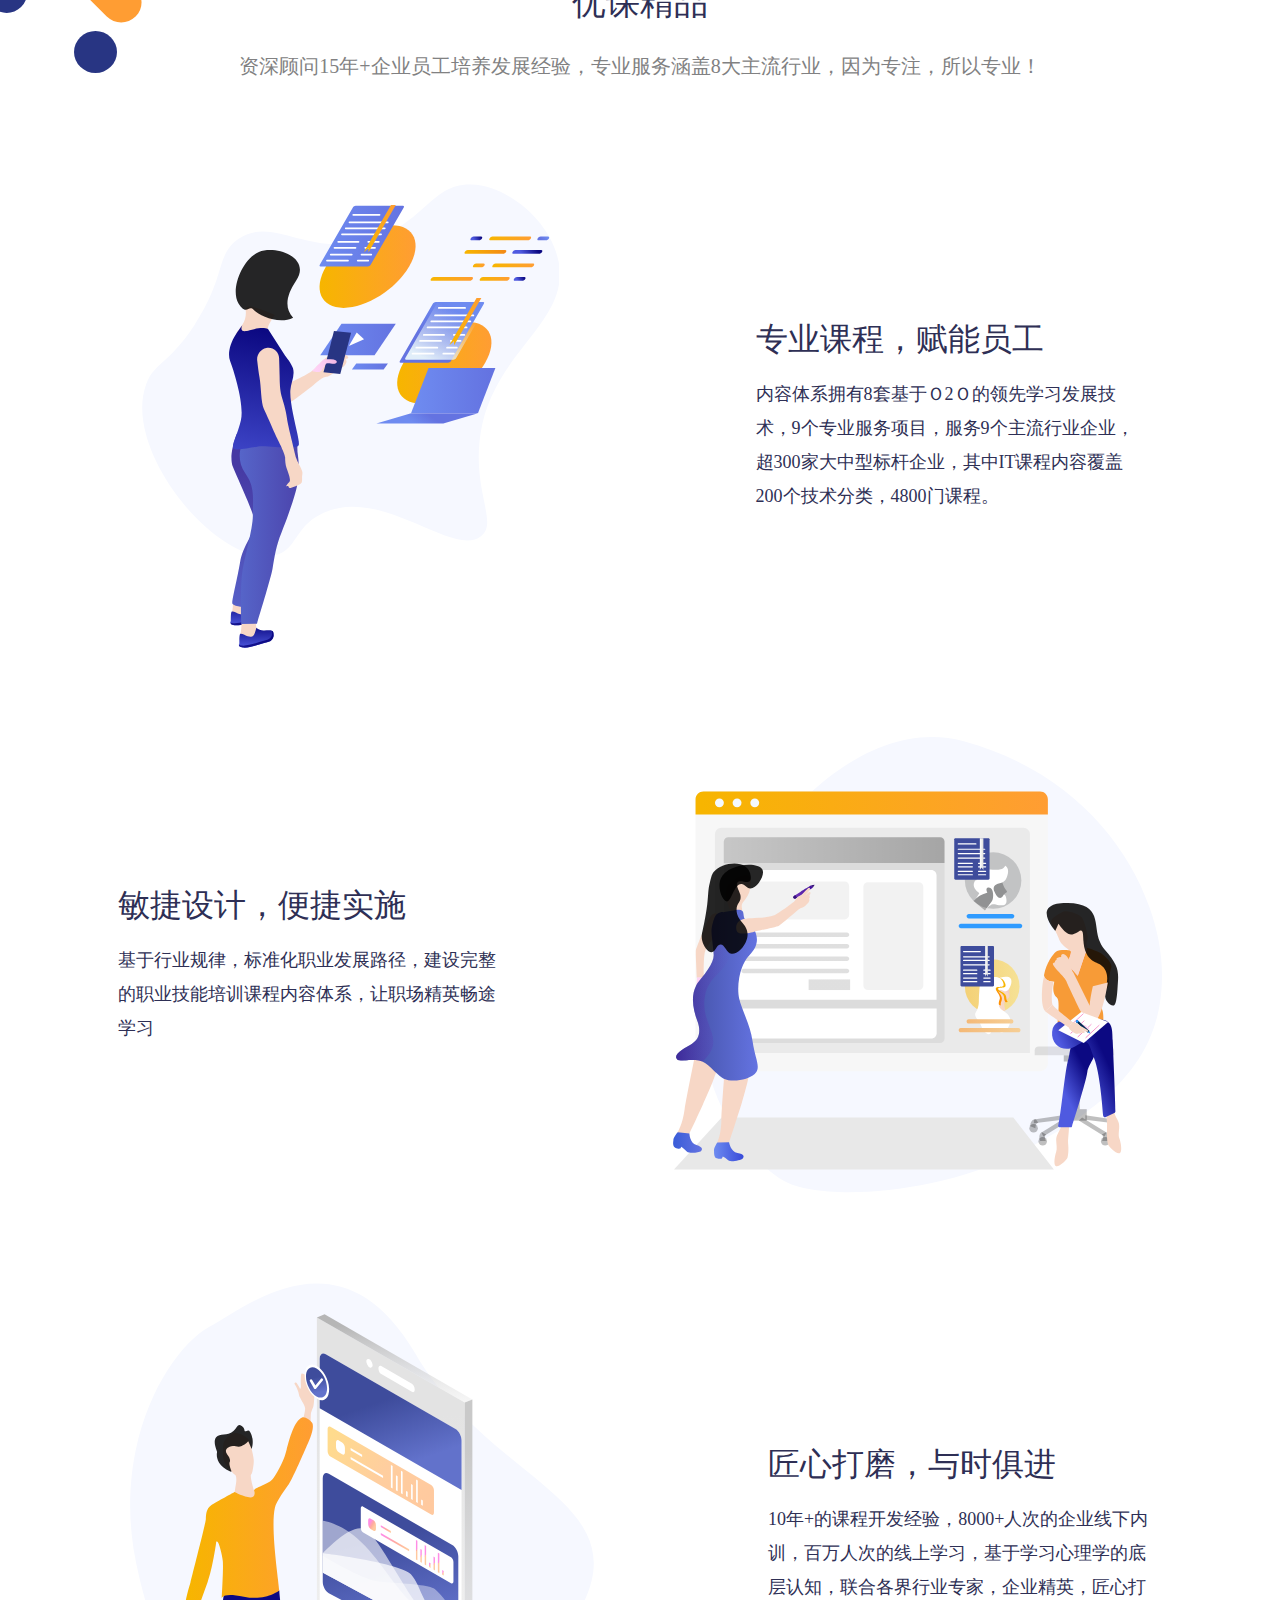
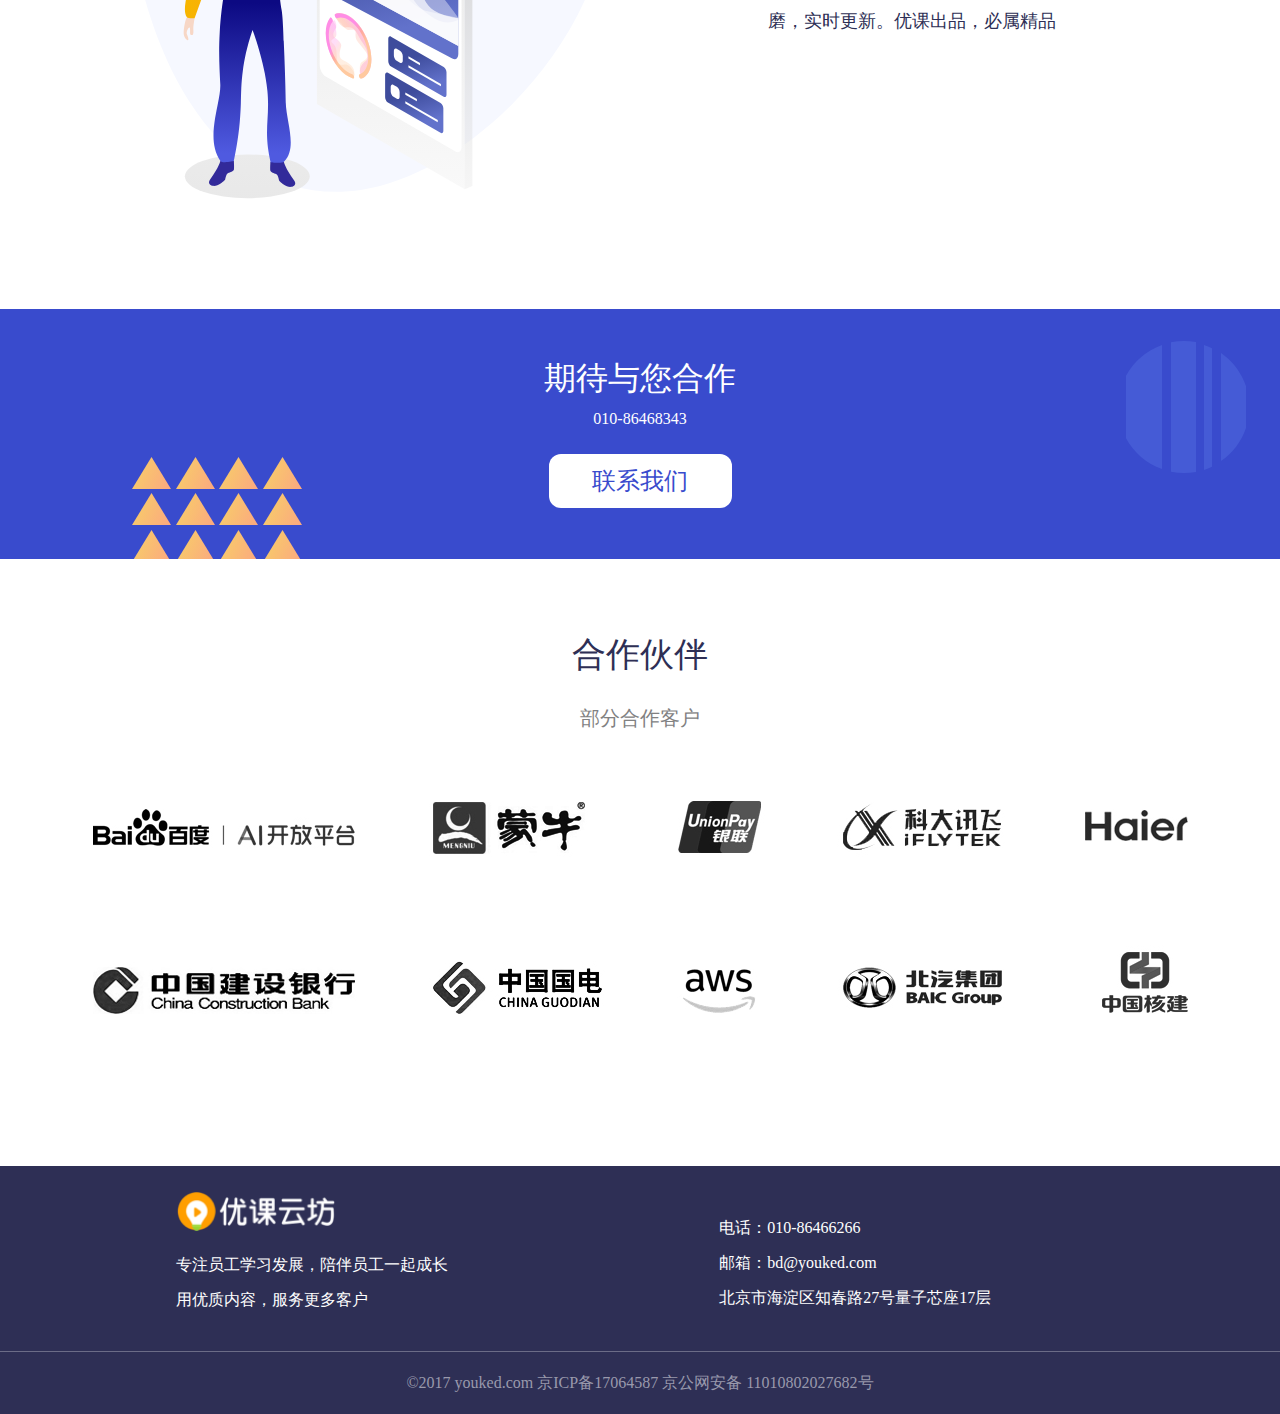
==== commit b720cfd4: "css" ====
--- a/index.html
+++ b/index.html
@@ -2,7 +2,7 @@
 <html>
 <head>
   <meta charset="utf-8">
-  <title>优课云坊 - 专注 IT 职业课程研发</title>
+  <title>优课云坊，优质课程云端工坊</title>
   <meta name="keywords" content="视频课程,IT培训,在线教育,IT视频课程,课程制作,课程研发" />
   <meta name="description" content="优课云坊是一个专业从事 IT 职业技术类课程研发与制作的内容平台，我们希望通过生产更多、更好的学习内容，让更多人能够掌握和精进互联网开发的知识和技能，从而更好地用技术改变生活。优课云坊的制作团队均有 6 年以上的课程研发、制作和内容出版经验，发布过 3000+ 门互联网职业技术类课程，并与行业权威的人民邮电出版社等合作出版了多本技术类书籍。" />
   <link rel="stylesheet" type="text/css" href="./css/reset.css">
@@ -20,8 +20,8 @@
       </a>
       <nav class="header-nav">
         <a href="javascript:;" class="nav-item active">首页</a>
-        <a href="./buy.html" class="nav-item">课程购买</a>
-        <a href="./order.html" class="nav-item">课程定制</a>
+        <a href="./buy.html" class="nav-item">建立标准</a>
+        <a href="./order.html" class="nav-item">发展培养</a>
         <a href="https://shimo.im/forms/dloqeWOgRNdibAnz/fill" target="blank" class="nav-item">联系我们</a>
       </nav>
     </div>
@@ -32,7 +32,7 @@
         <div class="banner-left">
           <h1 class="banner-title">专注企业员工能力培养</h1>
           <h1 class="banner-title">为企业人才培养提供助力</h1>
-          <p class="banner-description">优课云坊是一家专注IT领域的视频内容出版社，深耕在线课程的研发与制作，依托于丰富的课程资源库和成熟的课程研发经验，我们为企业提供课程采购、课程定制、企业内训等全方位解决方案。</p>
+          <p class="banner-description">优课云坊汇集众多专家资源，旨在为企业员工能力培养和人才发展提供优秀解决方案和服务。<br>依托丰富的课程资源库和成熟的课程研发经验，结合新场景新需求，为企业提供课程定制、培养发展、学习地图设计等全方位的人才发展解决方案。</p>
         </div>
         <div class="banner-right">
           <img src="./images/homepage-banner.svg" class="banner-img">
